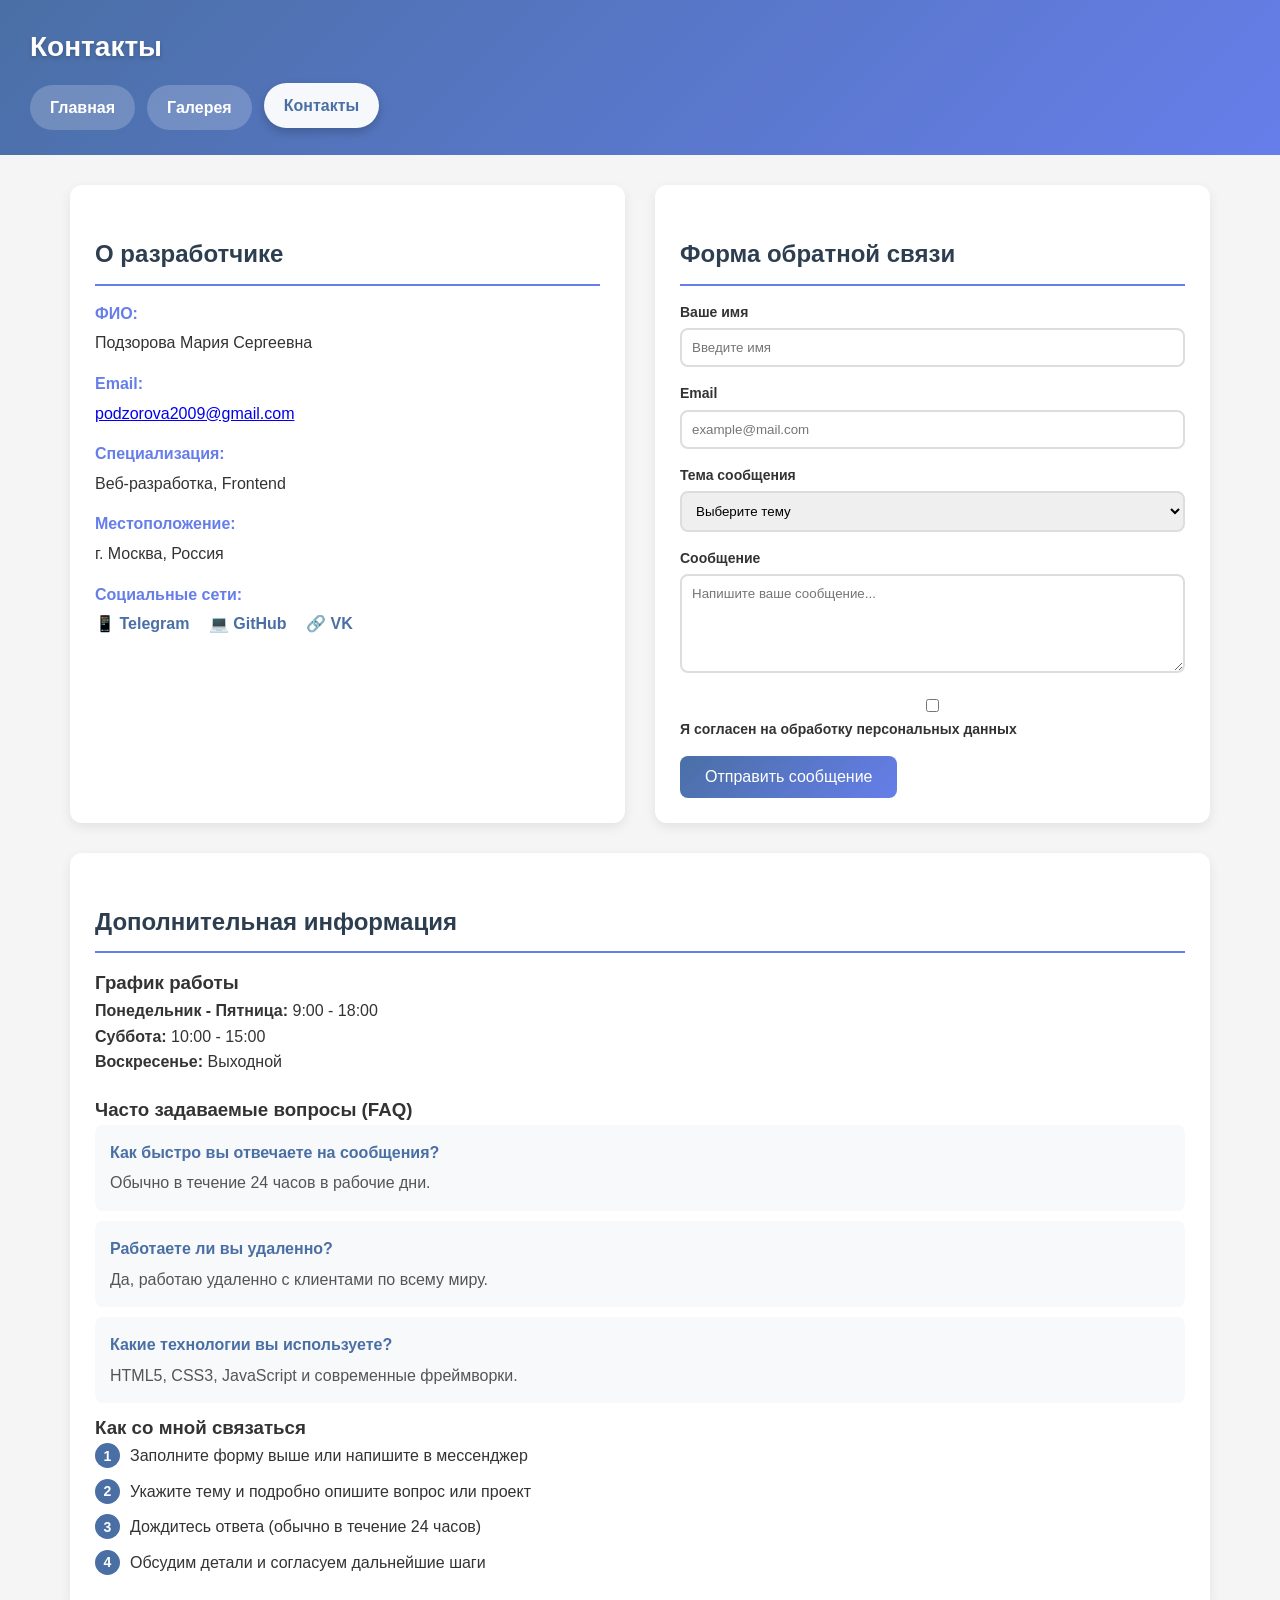
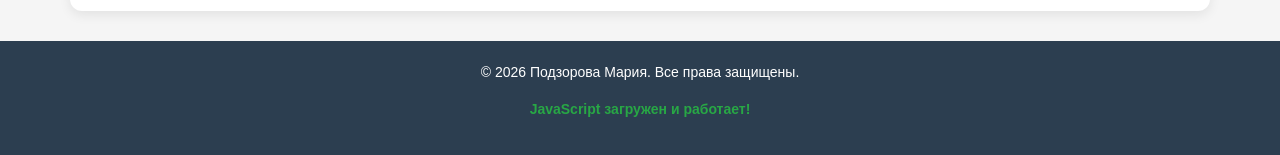
==== contacts.html @ 4818a5e8 "Add files via upload" ====
<!DOCTYPE html>
<html lang="ru">
<head>
    <meta charset="UTF-8">
    <meta name="viewport" content="width=device-width, initial-scale=1.0">
    <title>Контакты - Мой сайт</title>
    <link rel="stylesheet" href="style.css">
</head>
<body>
    <header>
        <h1>Контакты</h1>
        <nav>
            <ul>
                <li><a href="index.html">Главная</a></li>
                <li><a href="gallery.html">Галерея</a></li>
                <li><a href="contacts.html" class="active">Контакты</a></li>
            </ul>
        </nav>
    </header>

    <main>
        <div class="contacts-wrapper">
            <div class="info-card">
                <h2>О разработчике</h2>
                <div class="info-item"><span class="info-label">ФИО:</span> Подзорова Мария Сергеевна</div>
                <div class="info-item"><span class="info-label">Email:</span> <a href="mailto:podzorova2009@gmail.com">podzorova2009@gmail.com</a></div>
                <div class="info-item"><span class="info-label">Специализация:</span> Веб-разработка, Frontend</div>
                <div class="info-item"><span class="info-label">Местоположение:</span> г. Москва, Россия</div>
                <div class="info-item">
                    <span class="info-label">Социальные сети:</span>
                    <div class="social-links">
                        <a href="#">📱 Telegram</a>
                        <a href="#">💻 GitHub</a>
                        <a href="#">🔗 VK</a>
                    </div>
                </div>
            </div>

            <div class="form-card">
                <h2>Форма обратной связи</h2>
                <form class="contact-form">
                    <div class="form-group">
                        <label>Ваше имя</label>
                        <input type="text" placeholder="Введите имя" required>
                    </div>
                    <div class="form-group">
                        <label>Email</label>
                        <input type="email" placeholder="example@mail.com" required>
                    </div>
                    <div class="form-group">
                        <label>Тема сообщения</label>
                        <select required>
                            <option value="" disabled selected>Выберите тему</option>
                            <option value="question">Вопрос</option>
                            <option value="collab">Предложение о сотрудничестве</option>
                            <option value="support">Техническая поддержка</option>
                            <option value="other">Другое</option>
                        </select>
                    </div>
                    <div class="form-group">
                        <label>Сообщение</label>
                        <textarea rows="5" placeholder="Напишите ваше сообщение..." required></textarea>
                    </div>
                    <div class="form-group">
                        <label><input type="checkbox" required> Я согласен на обработку персональных данных</label>
                    </div>
                    <button type="submit" class="submit-btn">Отправить сообщение</button>
                </form>
            </div>
        </div>

        <div class="info-card" style="margin-top: 30px;">
            <h2>Дополнительная информация</h2>
            <h3>График работы</h3>
            <ul style="list-style: none; margin-bottom: 20px;">
                <li><strong>Понедельник - Пятница:</strong> 9:00 - 18:00</li>
                <li><strong>Суббота:</strong> 10:00 - 15:00</li>
                <li><strong>Воскресенье:</strong> Выходной</li>
            </ul>

            <h3>Часто задаваемые вопросы (FAQ)</h3>
            <div class="faq-item"><div class="faq-q">Как быстро вы отвечаете на сообщения?</div><div class="faq-a">Обычно в течение 24 часов в рабочие дни.</div></div>
            <div class="faq-item"><div class="faq-q">Работаете ли вы удаленно?</div><div class="faq-a">Да, работаю удаленно с клиентами по всему миру.</div></div>
            <div class="faq-item"><div class="faq-q">Какие технологии вы используете?</div><div class="faq-a">HTML5, CSS3, JavaScript и современные фреймворки.</div></div>

            <h3>Как со мной связаться</h3>
            <ol class="steps-list">
                <li>Заполните форму выше или напишите в мессенджер</li>
                <li>Укажите тему и подробно опишите вопрос или проект</li>
                <li>Дождитесь ответа (обычно в течение 24 часов)</li>
                <li>Обсудим детали и согласуем дальнейшие шаги</li>
            </ol>
        </div>
    </main>

    <footer>
        <p>© 2026 Подзорова Мария. Все права защищены.</p>
        <p class="js-status">JavaScript загружен и работает!</p>
    </footer>

    <script src="script.js"></script>
</body>
</html>
---- style.css ----
* {
    margin: 0;
    padding: 0;
    box-sizing: border-box;
}

body {
    font-family: Verdana, Geneva, sans-serif;
    background-color: #f5f5f5;
    color: #333;
    line-height: 1.6;
    min-height: 100vh;
    display: flex;
    flex-direction: column;
}

header {
    background: linear-gradient(135deg, #4a6fa5 0%, #667eea 100%);
    color: white;
    padding: 25px 30px;
    display: flex;
    flex-direction: column;
    align-items: flex-start;
    gap: 15px;
}

header h1 {
    font-size: 28px;
    margin: 0;
    text-shadow: 0 2px 4px rgba(0,0,0,0.2);
}

nav ul {
    list-style: none;
    display: flex;
    gap: 12px;
    padding: 0;
    margin: 0;
    justify-content: flex-start; 
    flex-wrap: wrap;
}

nav a {
    display: inline-block;
    padding: 10px 20px;
    background: rgba(255, 255, 255, 0.2);
    color: white;
    text-decoration: none;
    border-radius: 25px;
    font-weight: 600;
    transition: all 0.3s ease;
}

nav a:hover, nav a.active {
    background: rgba(255, 255, 255, 0.95);
    color: #4a6fa5;
    transform: translateY(-2px);
    box-shadow: 0 4px 10px rgba(0,0,0,0.2);
}

main {
    flex: 1;
    padding: 30px;
    max-width: 1200px;
    margin: 0 auto;
    width: 100%;
}

h2 {
    color: #2c3e50;
    margin: 25px 0 15px;
    padding-bottom: 10px;
    border-bottom: 2px solid #667eea;
}

p { margin-bottom: 15px; }

footer {
    background-color: #2c3e50;
    color: white;
    text-align: center;
    padding: 20px;
    font-size: 14px;
    margin-top: auto;
}

.js-status {
    color: #28a745;
    font-weight: bold;
    margin-top: 5px;
}

.controls {
    background: white;
    padding: 15px 20px;
    border-radius: 12px;
    margin-bottom: 25px;
    display: flex;
    justify-content: space-between;
    align-items: center;
    flex-wrap: wrap;
    gap: 10px;
    box-shadow: 0 2px 8px rgba(0,0,0,0.05);
}

.stats { font-weight: 500; color: #555; }
.stats strong { color: #667eea; }

.gallery-container {
    display: grid;
    grid-template-columns: repeat(auto-fill, minmax(300px, 1fr));
    gap: 25px;
}

.gallery-card {
    background: white;
    border-radius: 12px;
    overflow: hidden;
    box-shadow: 0 4px 12px rgba(0,0,0,0.08);
    transition: transform 0.3s ease, box-shadow 0.3s ease;
    display: flex;
    flex-direction: column;
}

.gallery-card:hover {
    transform: translateY(-5px);
    box-shadow: 0 10px 25px rgba(0,0,0,0.15);
}

.gallery-card img {
    width: 100%;
    height: 200px;
    object-fit: cover;
}

.card-body {
    padding: 20px;
    flex-grow: 1;
    display: flex;
    flex-direction: column;
}

.card-body h3 { margin: 0 0 8px; font-size: 18px; color: #333; }
.card-meta { font-size: 13px; color: #777; margin-bottom: 10px; }
.card-desc { font-size: 14px; color: #555; margin-bottom: 15px; flex-grow: 1; }

.card-actions {
    display: flex;
    justify-content: space-between;
    align-items: center;
    margin-top: auto;
}

.tags { display: flex; flex-wrap: wrap; gap: 5px; }
.tag {
    background: #e9ecef;
    color: #495057;
    padding: 4px 10px;
    border-radius: 15px;
    font-size: 12px;
}

.like-btn {
    background: #f0f0f0;
    border: none;
    padding: 8px 15px;
    border-radius: 20px;
    cursor: pointer;
    font-weight: 600;
    color: #555;
    transition: all 0.3s;
}
.like-btn.liked { background: #ff6b8b; color: white; }

.contacts-wrapper {
    display: grid;
    grid-template-columns: repeat(auto-fit, minmax(300px, 1fr));
    gap: 30px;
}

.info-card, .form-card {
    background: white;
    padding: 25px;
    border-radius: 12px;
    box-shadow: 0 4px 12px rgba(0,0,0,0.08);
}

.info-item { margin-bottom: 15px; }
.info-label { font-weight: 700; color: #667eea; display: block; margin-bottom: 4px; }
.social-links a {
    display: inline-flex; align-items: center; gap: 8px;
    margin-right: 15px; color: #4a6fa5; text-decoration: none; font-weight: 600;
}

.form-group { margin-bottom: 15px; }
.form-group label { display: block; margin-bottom: 5px; font-weight: 600; font-size: 14px; }
.form-group input, .form-group select, .form-group textarea {
    width: 100%; padding: 10px; border: 2px solid #ddd; border-radius: 8px; font-family: inherit;
}
.form-group input:focus, .form-group select:focus, .form-group textarea:focus {
    outline: none; border-color: #667eea;
}

.submit-btn {
    background: linear-gradient(135deg, #4a6fa5, #667eea);
    color: white; border: none; padding: 12px 25px; border-radius: 8px;
    font-size: 16px; cursor: pointer; transition: transform 0.2s;
}
.submit-btn:hover { transform: translateY(-2px); }

.faq-item { background: #f8f9fa; padding: 15px; margin-bottom: 10px; border-radius: 8px; }
.faq-q { font-weight: 700; color: #4a6fa5; }
.faq-a { margin-top: 5px; color: #555; }

.steps-list { list-style: none; counter-reset: step; padding: 0; }
.steps-list li {
    counter-increment: step; margin-bottom: 10px; padding-left: 35px; position: relative;
}
.steps-list li::before {
    content: counter(step); position: absolute; left: 0; top: 0;
    background: #4a6fa5; color: white; width: 25px; height: 25px;
    border-radius: 50%; display: flex; align-items: center; justify-content: center;
    font-weight: 700; font-size: 14px;
}

@media (max-width: 768px) {
    main { padding: 20px; }
    header { padding: 20px; }
    .gallery-container { grid-template-columns: 1fr; }
    .controls { flex-direction: column; align-items: flex-start; }
}
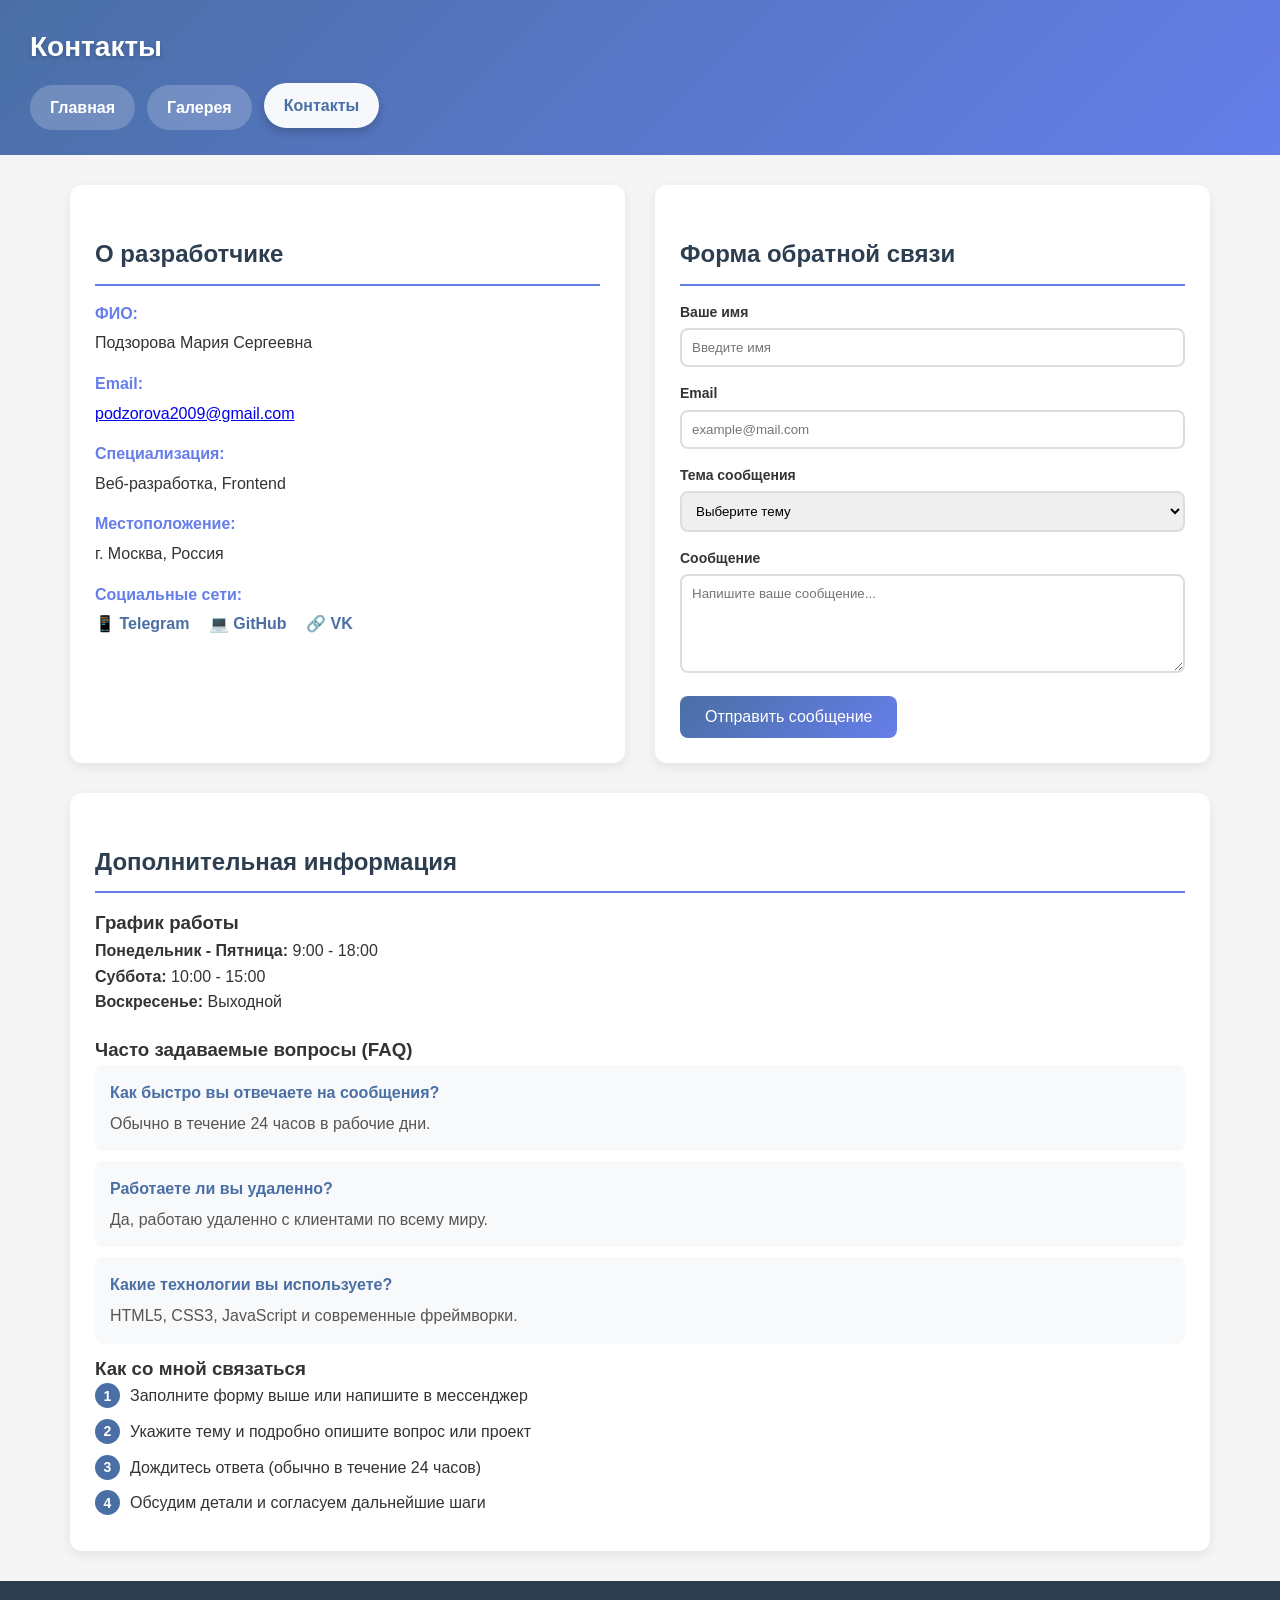
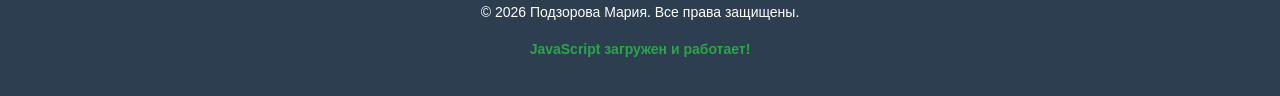
==== commit 3c627d63: "Update contacts.html" ====
--- a/contacts.html
+++ b/contacts.html
@@ -61,9 +61,6 @@
                         <label>Сообщение</label>
                         <textarea rows="5" placeholder="Напишите ваше сообщение..." required></textarea>
                     </div>
-                    <div class="form-group">
-                        <label><input type="checkbox" required> Я согласен на обработку персональных данных</label>
-                    </div>
                     <button type="submit" class="submit-btn">Отправить сообщение</button>
                 </form>
             </div>
@@ -100,4 +97,4 @@
 
     <script src="script.js"></script>
 </body>
-</html>+</html>
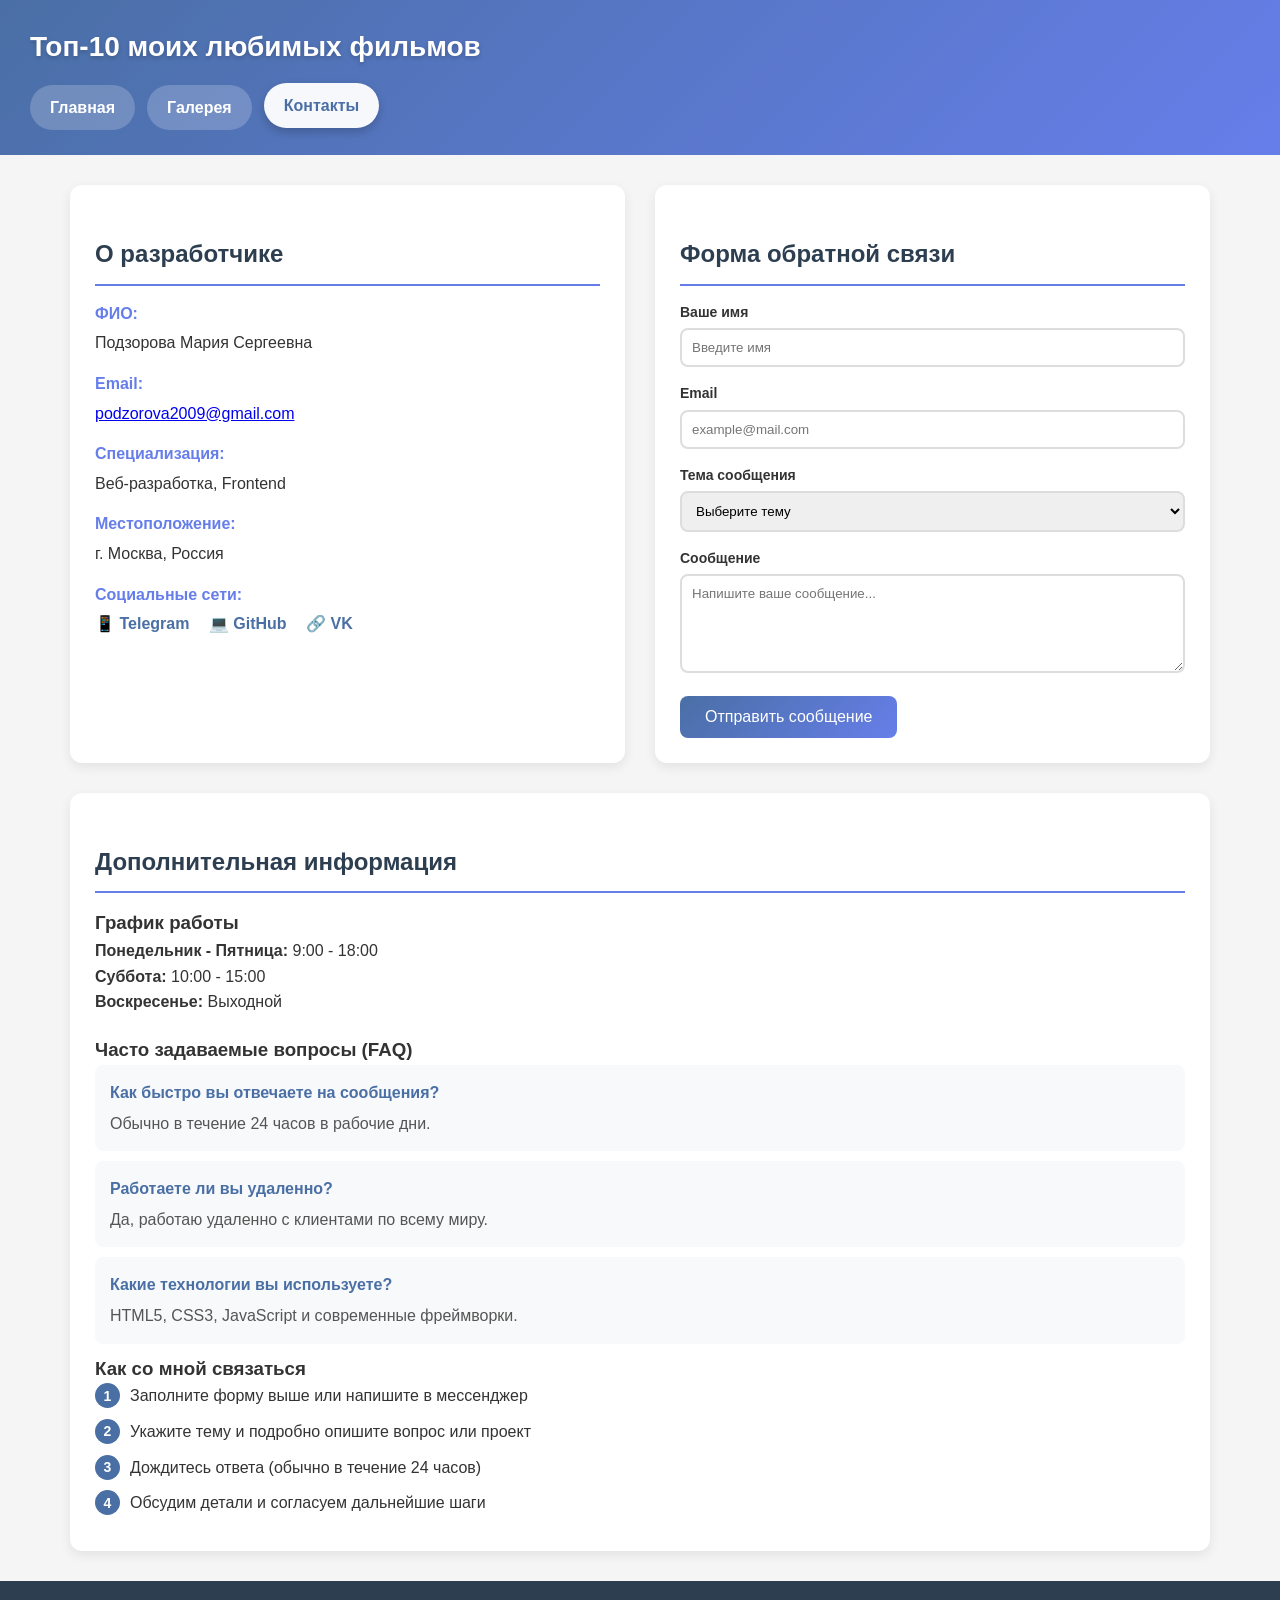
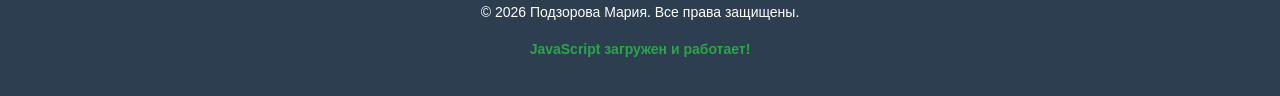
==== commit 02b51958: "Update contacts.html" ====
--- a/contacts.html
+++ b/contacts.html
@@ -8,7 +8,7 @@
 </head>
 <body>
     <header>
-        <h1>Контакты</h1>
+        <h1>Топ-10 моих любимых фильмов</h1>
         <nav>
             <ul>
                 <li><a href="index.html">Главная</a></li>
